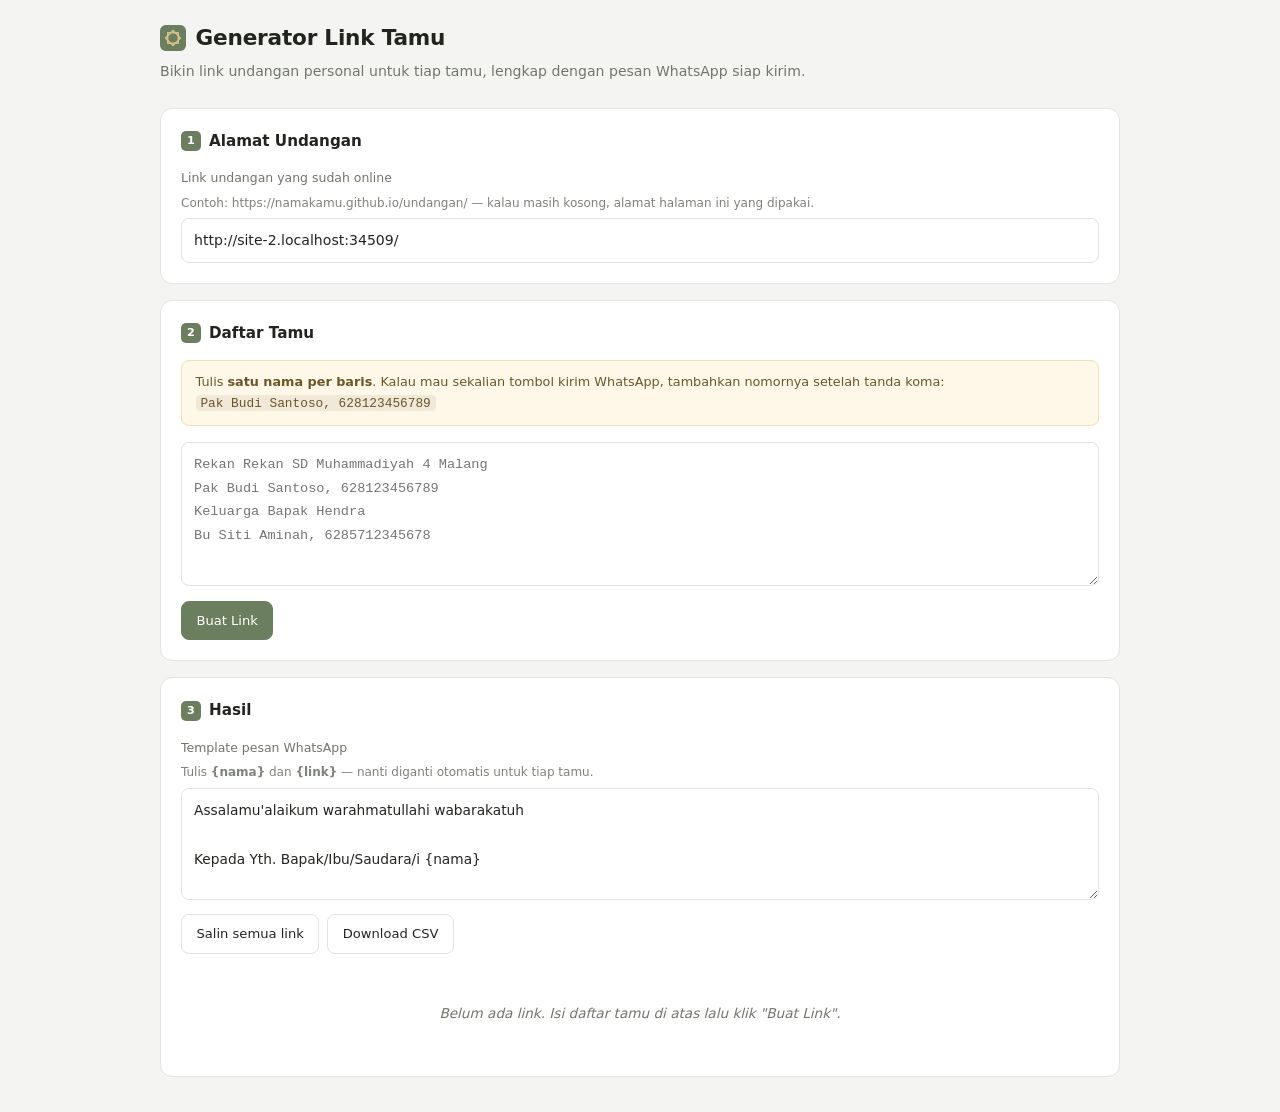
==== tamu.html @ a97e9776 "Add files via upload" ====
<!DOCTYPE html>
<html lang="id">
<head>
<meta charset="UTF-8">
<meta name="viewport" content="width=device-width, initial-scale=1">
<title>Generator Link Tamu</title>
<link rel="icon" href="assets/img/favicon.svg" type="image/svg+xml">
<style>
  *,*::before,*::after{box-sizing:border-box}*{margin:0}
  :root{--bg:#F4F5F3;--panel:#fff;--line:#E2E4E0;--text:#22251F;--muted:#71766C;--accent:#6B7F5E;--accent-soft:#EDF1EA}
  body{font:400 14px/1.65 ui-sans-serif,system-ui,-apple-system,"Segoe UI",sans-serif;background:var(--bg);color:var(--text);padding:1.25rem}
  button,input,textarea,select{font:inherit;color:inherit}
  button{cursor:pointer;background:none;border:0}
  .page{max-width:960px;margin:0 auto}

  h1{font-size:1.35rem;font-weight:600;letter-spacing:-.01em;display:flex;align-items:center;gap:.6rem}
  h1 svg{width:26px;height:26px}
  .sub{color:var(--muted);font-size:.88rem;margin:.3rem 0 1.5rem}

  .card{background:var(--panel);border:1px solid var(--line);border-radius:12px;padding:1.25rem;margin-bottom:1rem}
  .card h2{font-size:.95rem;font-weight:600;margin-bottom:.9rem;display:flex;align-items:center;gap:.5rem}
  .card h2 i{width:20px;height:20px;flex:none;display:grid;place-items:center;border-radius:5px;background:var(--accent);color:#fff;font-size:.7rem;font-style:normal;font-weight:600}

  .row{display:grid;gap:.3rem;margin-bottom:.9rem}
  .row:last-child{margin-bottom:0}
  label{font-size:.78rem;font-weight:500;color:var(--muted)}
  .hint{font-size:.75rem;color:var(--muted);opacity:.9}
  input[type=text],textarea{width:100%;padding:.6rem .75rem;background:var(--panel);border:1px solid var(--line);border-radius:8px;font-size:.88rem}
  textarea{resize:vertical;min-height:9rem;font-family:ui-monospace,SFMono-Regular,Menlo,monospace;font-size:.85rem;line-height:1.75}
  :is(input,textarea):focus{outline:none;border-color:var(--accent);box-shadow:0 0 0 3px rgb(107 127 94/.14)}

  .btn{display:inline-flex;align-items:center;gap:.4rem;padding:.5rem .9rem;border-radius:8px;font-size:.82rem;font-weight:500;border:1px solid var(--line);background:var(--panel);transition:background-color .15s,border-color .15s}
  .btn:hover{background:#FAFBF9;border-color:#C9CDC5}
  .btn--primary{background:var(--accent);border-color:var(--accent);color:#fff}
  .btn--primary:hover{background:#5C6E51;border-color:#5C6E51}
  .btn--sm{padding:.32rem .6rem;font-size:.76rem}
  .btn svg{width:15px;height:15px;flex:none}
  .bar{display:flex;flex-wrap:wrap;gap:.5rem;align-items:center}
  .bar .sp{flex:1}
  .count{font-size:.82rem;color:var(--muted)}

  table{width:100%;border-collapse:collapse;font-size:.85rem}
  th{text-align:left;font-weight:500;font-size:.72rem;letter-spacing:.06em;text-transform:uppercase;color:var(--muted);padding:.5rem .6rem;border-bottom:1px solid var(--line)}
  td{padding:.55rem .6rem;border-bottom:1px solid #F0F1EE;vertical-align:middle}
  tr:last-child td{border-bottom:0}
  td.nm{font-weight:500;white-space:nowrap}
  td.lk{width:99%}
  td.lk code{display:block;font-family:ui-monospace,monospace;font-size:.76rem;color:var(--muted);word-break:break-all;line-height:1.5}
  td.ac{white-space:nowrap;text-align:right}
  .wa{background:#E7F4EC;border-color:#BFE0CC;color:#1E7B45}
  .wa:hover{background:#D9EDE1;border-color:#A6D4B8}
  .scroll{overflow-x:auto;margin:0 -.4rem}
  .empty{text-align:center;color:var(--muted);font-size:.85rem;padding:2rem 0;font-style:italic}

  .toast{position:fixed;bottom:1.25rem;left:50%;transform:translate(-50%,150%);background:#22251F;color:#fff;padding:.6rem 1.1rem;border-radius:999px;font-size:.82rem;opacity:0;visibility:hidden;transition:transform .35s cubic-bezier(.22,.68,.32,1),opacity .25s,visibility .25s;z-index:50}
  .toast.on{transform:translate(-50%,0);opacity:1;visibility:visible}
  .note{background:#FFF8E8;border:1px solid #EFDFB4;color:#6B5626;padding:.7rem .85rem;border-radius:8px;font-size:.8rem;line-height:1.6;margin-bottom:1rem}
  .note code{background:rgb(0 0 0/.06);padding:.05rem .3rem;border-radius:4px}
</style>
</head>
<body>
<div class="page">

  <h1>
    <svg viewBox="0 0 64 64" aria-hidden="true">
      <rect width="64" height="64" rx="14" fill="#6B7F5E"/>
      <g fill="none" stroke="#D9C08A" stroke-width="3.5" stroke-linejoin="round">
        <rect x="19" y="19" width="26" height="26"/>
        <rect x="19" y="19" width="26" height="26" transform="rotate(45 32 32)"/>
      </g>
    </svg>
    Generator Link Tamu
  </h1>
  <p class="sub">Bikin link undangan personal untuk tiap tamu, lengkap dengan pesan WhatsApp siap kirim.</p>

  <div class="card">
    <h2><i>1</i> Alamat Undangan</h2>
    <div class="row">
      <label for="base">Link undangan yang sudah online</label>
      <span class="hint">Contoh: https://namakamu.github.io/undangan/ — kalau masih kosong, alamat halaman ini yang dipakai.</span>
      <input type="text" id="base" placeholder="https://namakamu.github.io/undangan/">
    </div>
  </div>

  <div class="card">
    <h2><i>2</i> Daftar Tamu</h2>
    <div class="note">
      Tulis <b>satu nama per baris</b>. Kalau mau sekalian tombol kirim WhatsApp,
      tambahkan nomornya setelah tanda koma:<br>
      <code>Pak Budi Santoso, 628123456789</code>
    </div>
    <div class="row">
      <textarea id="names" spellcheck="false"></textarea>
    </div>
    <div class="bar">
      <button class="btn btn--primary" id="go">Buat Link</button>
      <span class="sp"></span>
      <span class="count" id="count"></span>
    </div>
  </div>

  <div class="card">
    <h2><i>3</i> Hasil</h2>
    <div class="row">
      <label for="tpl">Template pesan WhatsApp</label>
      <span class="hint">Tulis <b>{nama}</b> dan <b>{link}</b> — nanti diganti otomatis untuk tiap tamu.</span>
      <textarea id="tpl" style="min-height:7rem;font-family:inherit;font-size:.86rem"></textarea>
    </div>
    <div class="bar" style="margin-bottom:1rem">
      <button class="btn" id="copy-all">Salin semua link</button>
      <button class="btn" id="csv">Download CSV</button>
    </div>
    <div class="scroll"><div id="out"><p class="empty">Belum ada link. Isi daftar tamu di atas lalu klik "Buat Link".</p></div></div>
  </div>

</div>
<div class="toast" id="toast"></div>

<script src="assets/js/config.js"></script>
<script>
(function () {
  "use strict";
  const $ = (s) => document.querySelector(s);
  const C = window.CONFIG || {};

  const esc = (s) => String(s ?? "").replace(/[&<>"]/g, (c) =>
    ({ "&": "&amp;", "<": "&lt;", ">": "&gt;", '"': "&quot;" }[c]));

  let rows = [];

  /* Isi nilai awal dari config */
  $("#base").value = location.origin + location.pathname.replace(/tamu\.html$/, "");
  $("#tpl").value =
    (C.footer && C.footer.shareTemplate)
      ? String(C.footer.shareTemplate).replace(
          /^(Assalamu'alaikum[^\n]*)/,
          "$1\n\nKepada Yth. Bapak/Ibu/Saudara/i {nama}")
      : "Assalamu'alaikum warahmatullahi wabarakatuh\n\n" +
        "Kepada Yth. Bapak/Ibu/Saudara/i {nama}\n\n" +
        "Kami mengundang Anda untuk menghadiri acara kami.\n\n" +
        "Berikut link undangannya:\n{link}\n\nJazaakumullahu khairan.";

  $("#names").placeholder =
    "Rekan Rekan SD Muhammadiyah 4 Malang\n" +
    "Pak Budi Santoso, 628123456789\n" +
    "Keluarga Bapak Hendra\n" +
    "Bu Siti Aminah, 6285712345678";

  function toast(msg) {
    const t = $("#toast");
    t.textContent = msg;
    t.classList.add("on");
    clearTimeout(toast._t);
    toast._t = setTimeout(() => t.classList.remove("on"), 2400);
  }

  async function copy(text, label) {
    try { await navigator.clipboard.writeText(text); }
    catch (e) {
      const ta = document.createElement("textarea");
      ta.value = text; ta.style.position = "fixed"; ta.style.opacity = "0";
      document.body.appendChild(ta); ta.select();
      try { document.execCommand("copy"); } catch (e2) {}
      ta.remove();
    }
    toast(label || "Tersalin!");
  }

  function buildLink(base, nama) {
    let b = base.trim() || location.origin + location.pathname.replace(/tamu\.html$/, "");
    if (!/^https?:\/\//i.test(b)) b = "https://" + b;
    // Buang query/hash lama, lalu pasang ?to=
    const u = new URL(b, location.href);
    u.search = "";
    u.hash = "";
    let s = u.toString();
    if (!/\.html?$/i.test(u.pathname) && !s.endsWith("/")) s += "/";
    return s + "?to=" + encodeURIComponent(nama);
  }

  // 0812... dan 812... otomatis diubah jadi 62812... supaya link WhatsApp jalan
  function normalWa(raw) {
    let d = String(raw || "").replace(/\D/g, "");
    if (!d) return "";
    if (d.startsWith("620")) d = "62" + d.slice(3);
    else if (d.startsWith("0")) d = "62" + d.slice(1);
    else if (!d.startsWith("62")) d = "62" + d;
    return d.length >= 10 && d.length <= 15 ? d : "";
  }

  function parseNames(raw) {
    return raw.split("\n")
      .map((l) => l.trim())
      .filter(Boolean)
      .map((line) => {
        const parts = line.split(",");
        return { nama: parts[0].trim(), wa: parts.length > 1 ? normalWa(parts.slice(1).join("")) : "" };
      })
      .filter((r) => r.nama);
  }

  function pesanUntuk(r) {
    return $("#tpl").value.replace(/\{nama\}/g, r.nama).replace(/\{link\}/g, r.link);
  }

  function render() {
    const out = $("#out");
    if (!rows.length) {
      out.innerHTML = '<p class="empty">Belum ada link. Isi daftar tamu di atas lalu klik "Buat Link".</p>';
      $("#count").textContent = "";
      return;
    }

    out.innerHTML = `<table><thead><tr>
        <th>Nama Tamu</th><th>Link Personal</th><th></th>
      </tr></thead><tbody>${rows.map((r, i) => `<tr>
        <td class="nm">${esc(r.nama)}</td>
        <td class="lk"><code>${esc(r.link)}</code></td>
        <td class="ac">
          <button class="btn btn--sm" data-a="copy" data-i="${i}">Salin</button>
          ${r.wa ? `<button class="btn btn--sm wa" data-a="wa" data-i="${i}">WhatsApp</button>` : ""}
        </td></tr>`).join("")}</tbody></table>`;

    const withWa = rows.filter((r) => r.wa).length;
    $("#count").textContent = `${rows.length} tamu` + (withWa ? ` · ${withWa} punya nomor WA` : "");
  }

  $("#out").addEventListener("click", (e) => {
    const b = e.target.closest("[data-a]");
    if (!b) return;
    const r = rows[Number(b.dataset.i)];
    if (b.dataset.a === "copy") return copy(r.link, "Link " + r.nama + " tersalin");
    window.open(`https://wa.me/${r.wa}?text=${encodeURIComponent(pesanUntuk(r))}`, "_blank", "noopener");
  });

  $("#go").addEventListener("click", () => {
    const base = $("#base").value;
    const list = parseNames($("#names").value);
    if (!list.length) { toast("Daftar tamu masih kosong."); return; }
    try {
      rows = list.map((r) => ({ ...r, link: buildLink(base, r.nama) }));
    } catch (err) {
      toast("Alamat undangan tidak valid.");
      return;
    }
    render();
    toast(rows.length + " link dibuat.");
  });

  $("#copy-all").addEventListener("click", () => {
    if (!rows.length) { toast("Belum ada link."); return; }
    copy(rows.map((r) => r.nama + "\n" + r.link).join("\n\n"), "Semua link tersalin");
  });

  $("#csv").addEventListener("click", () => {
    if (!rows.length) { toast("Belum ada link."); return; }
    const q = (s) => '"' + String(s).replace(/"/g, '""') + '"';
    const csv = "﻿" + ["Nama,Nomor WA,Link,Pesan"].concat(
      rows.map((r) => [q(r.nama), q(r.wa), q(r.link), q(pesanUntuk(r))].join(","))
    ).join("\n");
    const a = document.createElement("a");
    a.href = URL.createObjectURL(new Blob([csv], { type: "text/csv;charset=utf-8" }));
    a.download = "daftar-tamu.csv";
    a.click();
    setTimeout(() => URL.revokeObjectURL(a.href), 1000);
    toast("daftar-tamu.csv terunduh");
  });

  render();
})();
</script>
</body>
</html>
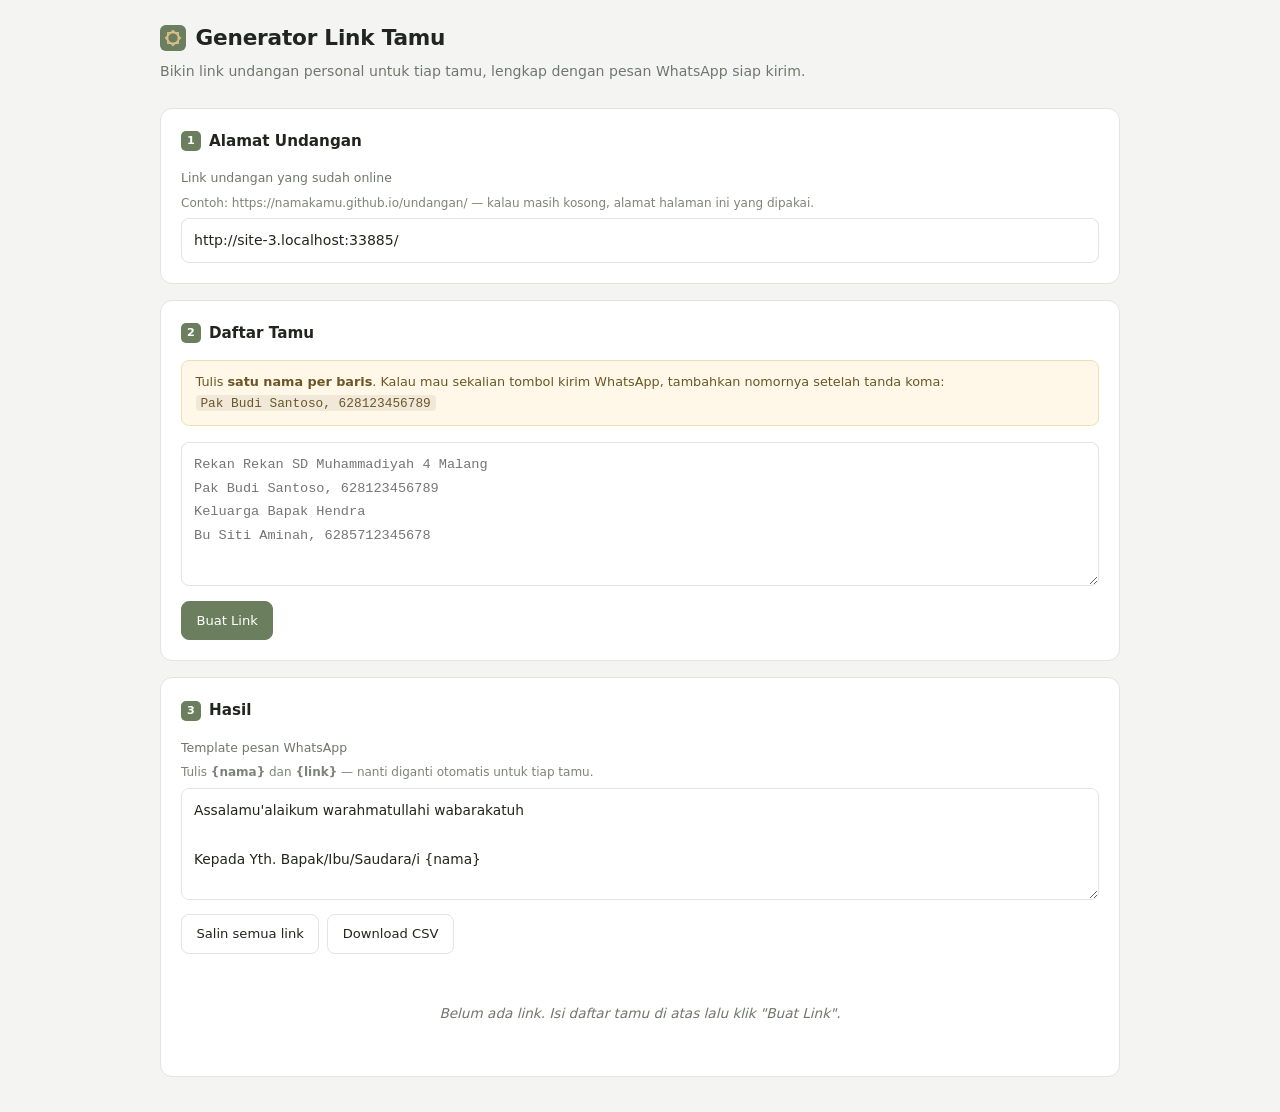
==== commit 4b046aae: "Update button actions for copying and messaging" ====
--- a/tamu.html
+++ b/tamu.html
@@ -217,7 +217,8 @@
         <td class="nm">${esc(r.nama)}</td>
         <td class="lk"><code>${esc(r.link)}</code></td>
         <td class="ac">
-          <button class="btn btn--sm" data-a="copy" data-i="${i}">Salin</button>
+          <button class="btn btn--sm btn--primary" data-a="pesan" data-i="${i}">Salin Pesan</button>
+          <button class="btn btn--sm" data-a="link" data-i="${i}">Link</button>
           ${r.wa ? `<button class="btn btn--sm wa" data-a="wa" data-i="${i}">WhatsApp</button>` : ""}
         </td></tr>`).join("")}</tbody></table>`;
 
@@ -229,7 +230,8 @@
     const b = e.target.closest("[data-a]");
     if (!b) return;
     const r = rows[Number(b.dataset.i)];
-    if (b.dataset.a === "copy") return copy(r.link, "Link " + r.nama + " tersalin");
+    if (b.dataset.a === "pesan") return copy(pesanUntuk(r), "Pesan untuk " + r.nama + " tersalin");
+    if (b.dataset.a === "link") return copy(r.link, "Link " + r.nama + " tersalin");   
     window.open(`https://wa.me/${r.wa}?text=${encodeURIComponent(pesanUntuk(r))}`, "_blank", "noopener");
   });
 
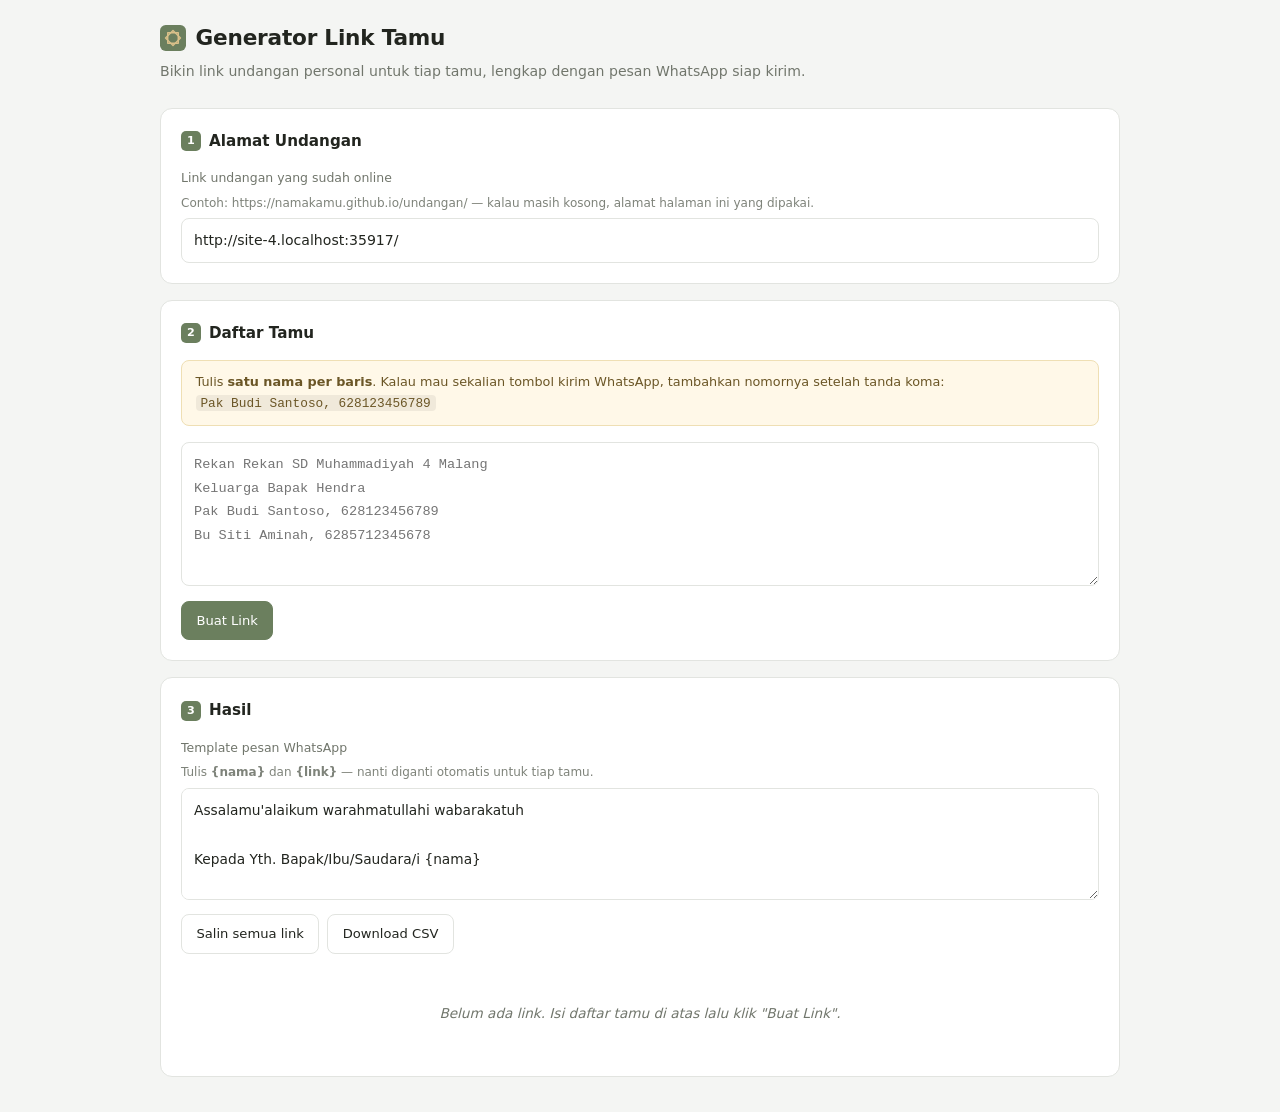
==== commit 34ed1d8a: "Fix greeting message formatting" ====
--- a/tamu.html
+++ b/tamu.html
@@ -136,14 +136,14 @@
           /^(Assalamu'alaikum[^\n]*)/,
           "$1\n\nKepada Yth. Bapak/Ibu/Saudara/i {nama}")
       : "Assalamu'alaikum warahmatullahi wabarakatuh\n\n" +
-        "Kepada Yth. Bapak/Ibu/Saudara/i {nama}\n\n" +
+        "Kepada Yth. Bapak/Ibu/Saudara/i\n{nama}\n\n" +
         "Kami mengundang Anda untuk menghadiri acara kami.\n\n" +
         "Berikut link undangannya:\n{link}\n\nJazaakumullahu khairan.";
 
   $("#names").placeholder =
     "Rekan Rekan SD Muhammadiyah 4 Malang\n" +
+    "Keluarga Bapak Hendra\n" +
     "Pak Budi Santoso, 628123456789\n" +
-    "Keluarga Bapak Hendra\n" +
     "Bu Siti Aminah, 6285712345678";
 
   function toast(msg) {
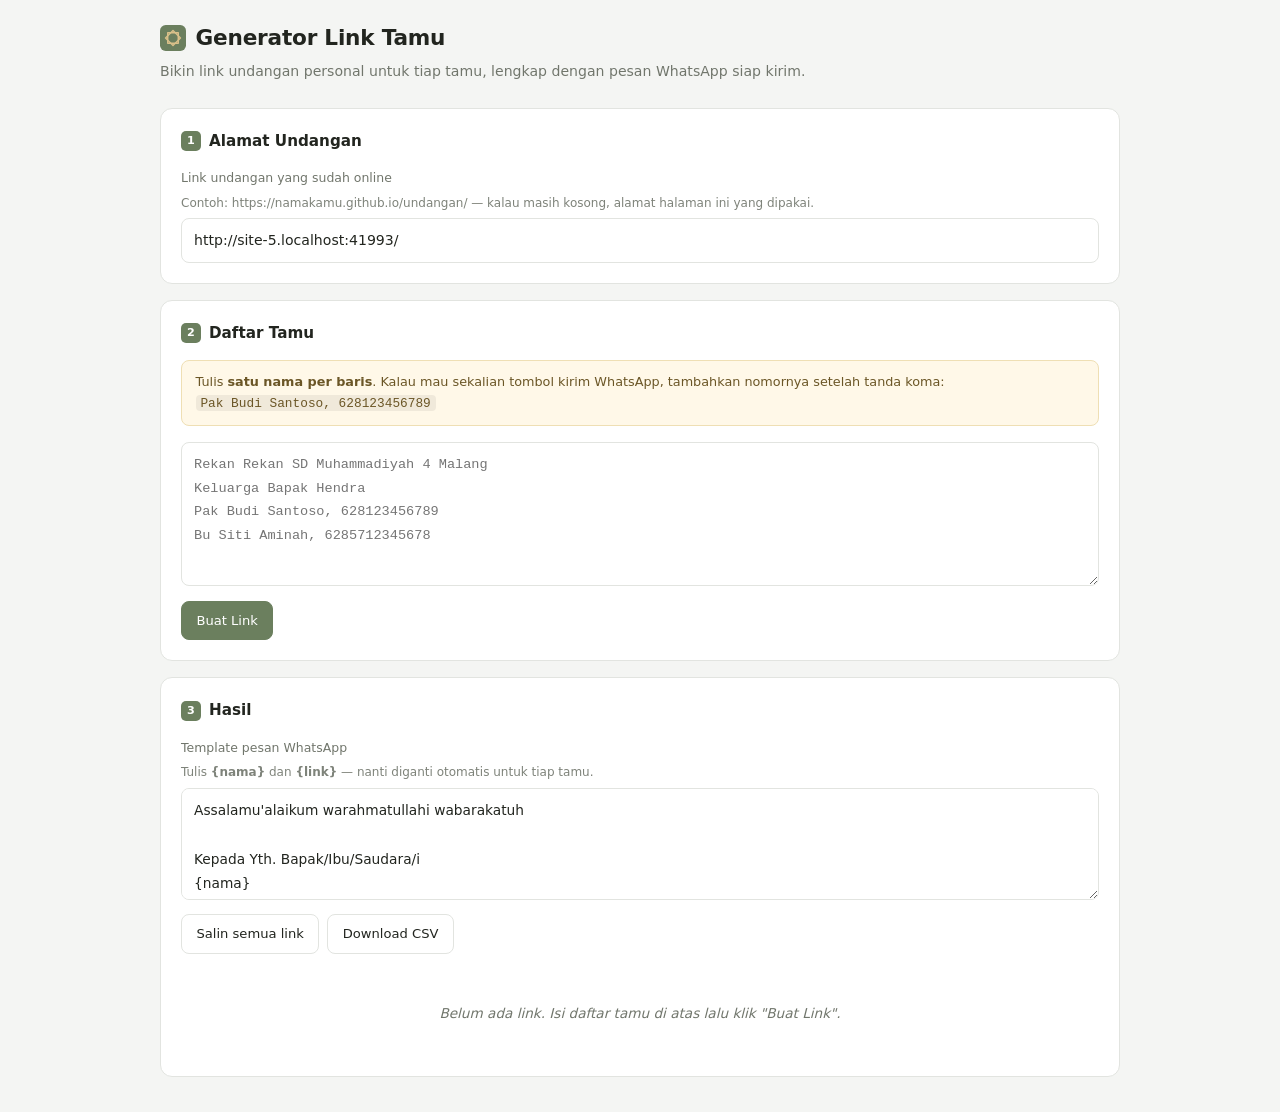
==== commit 9cb83e87: "Fix template greeting" ====
--- a/tamu.html
+++ b/tamu.html
@@ -134,7 +134,7 @@
     (C.footer && C.footer.shareTemplate)
       ? String(C.footer.shareTemplate).replace(
           /^(Assalamu'alaikum[^\n]*)/,
-          "$1\n\nKepada Yth. Bapak/Ibu/Saudara/i {nama}")
+          "$1\n\nKepada Yth. Bapak/Ibu/Saudara/i\n{nama}")
       : "Assalamu'alaikum warahmatullahi wabarakatuh\n\n" +
         "Kepada Yth. Bapak/Ibu/Saudara/i\n{nama}\n\n" +
         "Kami mengundang Anda untuk menghadiri acara kami.\n\n" +
